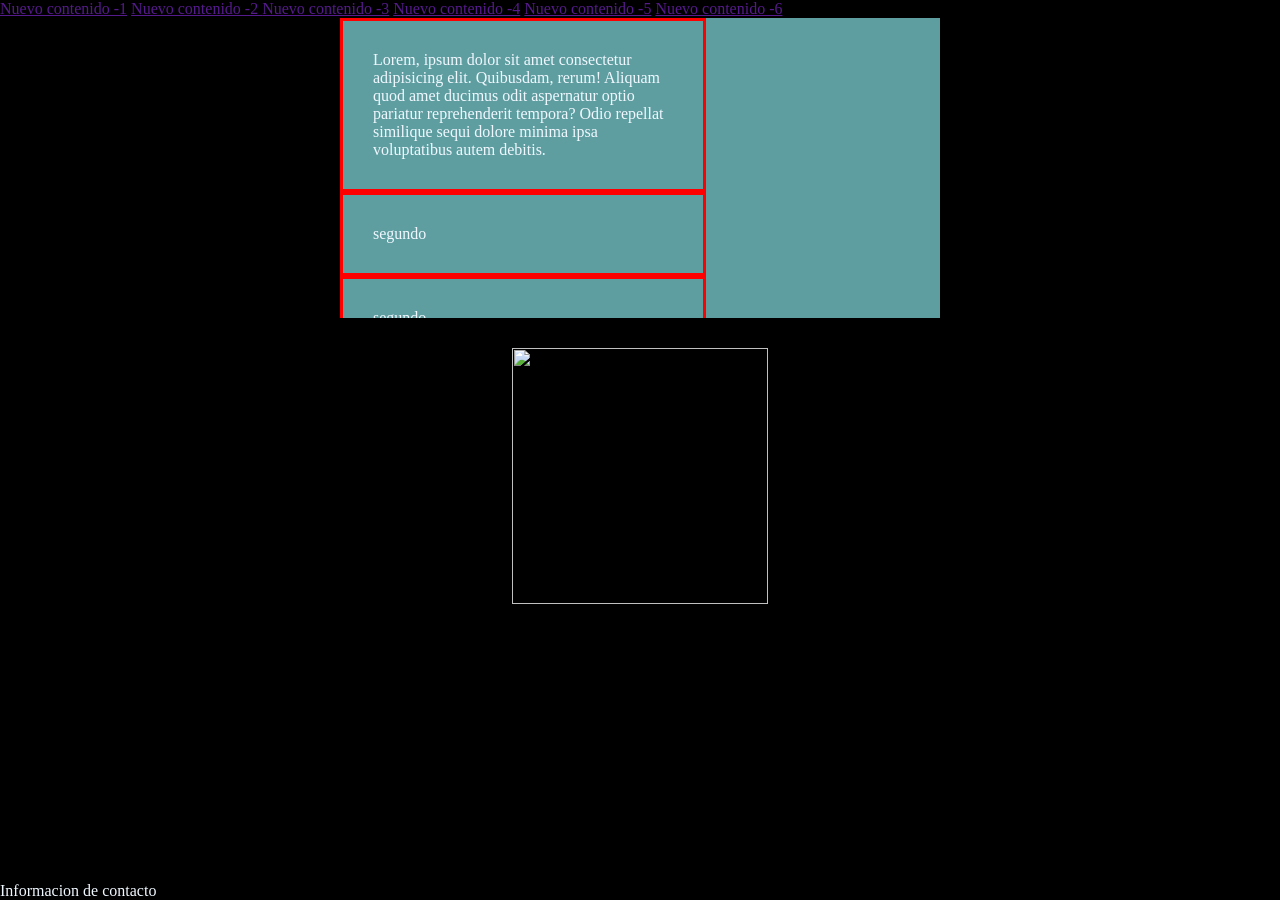
==== index.html @ 82b36604 "carga inicial" ====
<!DOCTYPE html>
<html lang="en">
<head>
    <meta charset="UTF-8">
    <meta name="viewport" content="width=device-width, initial-scale=1.0">
    <title>Pagina responsiva</title>
    <link rel="stylesheet" href="responsive.css">
</head>
<body>
    <nav>
        <a href="">Nuevo contenido -1</a>
        <a href="">Nuevo contenido -2 </a>
        <a href="">Nuevo contenido -3</a>
        <a href="">Nuevo contenido -4</a>
        <a href="">Nuevo contenido -5</a>
        <a href="">Nuevo contenido -6</a>
    </nav>
    <main>
        <div class="formulario">
            <article class="cajaHija">Lorem, ipsum dolor sit amet consectetur adipisicing elit. Quibusdam, rerum! Aliquam quod amet ducimus odit aspernatur optio pariatur reprehenderit tempora? Odio repellat similique sequi dolore minima ipsa voluptatibus autem debitis.</article>
            <article class="cajaHija">segundo</article>
            <article class="cajaHija">segundo</article>
        </div>
        <article class="tarjeta">
            <img src="https://www.stec.com.ar/cdn/shop/files/frontal-premium-x1-rgb.jpg?v=1712256644&width=2048" alt="">
        </article>
    </main>
    <footer>Informacion de contacto</footer>
    
</body>
</html>
---- responsive.css ----
*{
    margin:0;
    padding:0;
    /* box-sizing: border-box; */ /* tamaño = borde,relleno/padding y contenido */
}
body{
    background-color: black;
    color: aliceblue;
    min-height: 100vh;
    display: flex;
    flex-direction: column;
}
main{
    flex: auto;
}
.formulario{
    width: 600px;
    height: 300px;
    background-color: cadetblue;
    margin: 0 auto;
    display: flex;
    flex-wrap: wrap;
    overflow: auto;
}
.cajaHija{
    width: 300px;
    padding: 30px;
    border: 3px solid red;
}

.tarjeta{
    width: 20vw;
    aspect-ratio: 1;
    margin: 30px auto 0;
    overflow: hidden;
    img{
        width: 100%;
        height: 100%;
        object-fit: cover;
        transition: all .3s linear 1s;
    }
    img:hover{
        scale: 1.3;  /* 1=100% */
    }
}




@media (width<1000px){
    body{
        background-color: brown;
    }
}

/* visibility:visible; por defecto
visibility: hidden; transparenta
display:none;       quita renderizado
display: --------   flex,block, inline, grid y sus variantes */
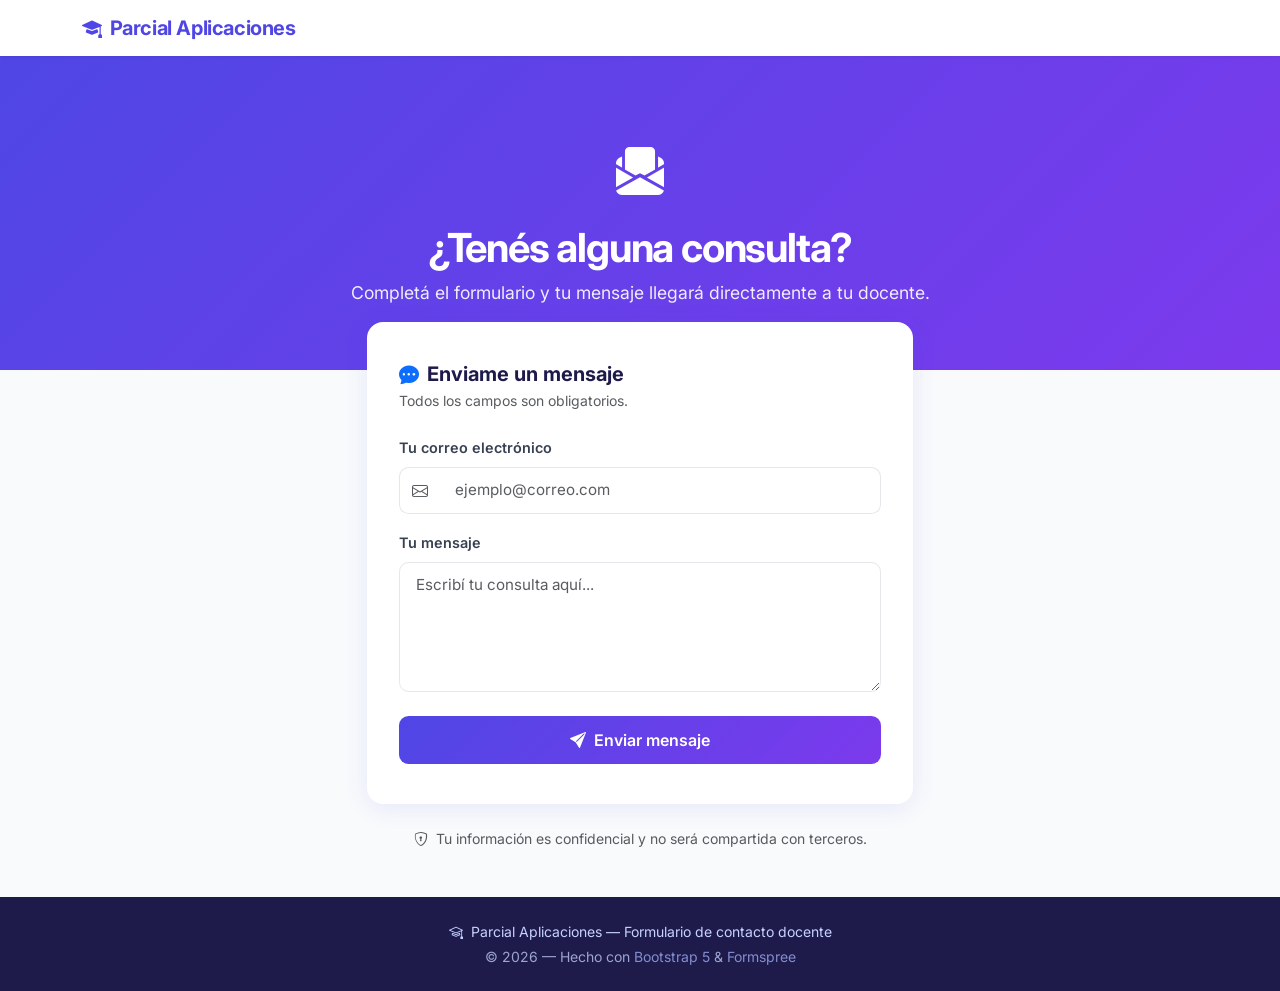
==== commit f55e2d99: "Reemplaza proyecto anterior con formulario de contacto Bootstrap + Formspree" ====
--- a/index.html
+++ b/index.html
@@ -1,31 +1,280 @@
-<!DOCTYPE html>
-<html lang="en">
-<head>
-    <meta charset="UTF-8">
-    <meta name="viewport" content="width=device-width, initial-scale=1.0">
-    <title>Pagina responsiva</title>
-    <link rel="stylesheet" href="responsive.css">
-</head>
-<body>
-    <nav>
-        <a href="">Nuevo contenido -1</a>
-        <a href="">Nuevo contenido -2 </a>
-        <a href="">Nuevo contenido -3</a>
-        <a href="">Nuevo contenido -4</a>
-        <a href="">Nuevo contenido -5</a>
-        <a href="">Nuevo contenido -6</a>
-    </nav>
-    <main>
-        <div class="formulario">
-            <article class="cajaHija">Lorem, ipsum dolor sit amet consectetur adipisicing elit. Quibusdam, rerum! Aliquam quod amet ducimus odit aspernatur optio pariatur reprehenderit tempora? Odio repellat similique sequi dolore minima ipsa voluptatibus autem debitis.</article>
-            <article class="cajaHija">segundo</article>
-            <article class="cajaHija">segundo</article>
-        </div>
-        <article class="tarjeta">
-            <img src="https://www.stec.com.ar/cdn/shop/files/frontal-premium-x1-rgb.jpg?v=1712256644&width=2048" alt="">
-        </article>
-    </main>
-    <footer>Informacion de contacto</footer>
-    
-</body>
+<!DOCTYPE html>
+<html lang="es">
+<head>
+  <meta charset="UTF-8" />
+  <meta name="viewport" content="width=device-width, initial-scale=1.0" />
+  <meta name="description" content="Formulario de contacto para estudiantes. Envíale un mensaje directo a tu docente." />
+  <title>Contacto Docente | Parcial Aplicaciones</title>
+
+  <!-- Bootstrap 5 CSS -->
+  <link
+    rel="stylesheet"
+    href="https://cdn.jsdelivr.net/npm/bootstrap@5.3.3/dist/css/bootstrap.min.css"
+    integrity="sha384-QWTKZyjpPEjISv5WaRU9OFeRpok6YctnYmDr5pNlyT2bRjXh0JMhjY6hW+ALEwIH"
+    crossorigin="anonymous"
+  />
+  <!-- Bootstrap Icons -->
+  <link
+    rel="stylesheet"
+    href="https://cdn.jsdelivr.net/npm/bootstrap-icons@1.11.3/font/bootstrap-icons.min.css"
+  />
+  <!-- Google Fonts -->
+  <link rel="preconnect" href="https://fonts.googleapis.com" />
+  <link rel="preconnect" href="https://fonts.gstatic.com" crossorigin />
+  <link
+    href="https://fonts.googleapis.com/css2?family=Inter:wght@400;500;600;700&display=swap"
+    rel="stylesheet"
+  />
+
+  <style>
+    :root {
+      --primary: #4f46e5;
+      --primary-dark: #4338ca;
+      --primary-light: #eef2ff;
+    }
+
+    body {
+      font-family: 'Inter', sans-serif;
+      background-color: #f8fafc;
+      min-height: 100vh;
+      display: flex;
+      flex-direction: column;
+    }
+
+    /* ── Navbar ── */
+    .navbar {
+      background: #ffffff;
+      box-shadow: 0 1px 4px rgba(0, 0, 0, 0.08);
+    }
+    .navbar-brand {
+      font-weight: 700;
+      color: var(--primary) !important;
+      font-size: 1.25rem;
+      letter-spacing: -0.02em;
+    }
+
+    /* ── Hero ── */
+    .hero {
+      background: linear-gradient(135deg, var(--primary) 0%, #7c3aed 100%);
+      color: #fff;
+      padding: 5rem 0 4rem;
+    }
+    .hero h1 {
+      font-size: 2.5rem;
+      font-weight: 700;
+      letter-spacing: -0.03em;
+    }
+    .hero p {
+      font-size: 1.1rem;
+      opacity: 0.9;
+    }
+    .hero-icon {
+      font-size: 3rem;
+      margin-bottom: 1rem;
+      display: block;
+    }
+
+    /* ── Card ── */
+    .contact-card {
+      background: #ffffff;
+      border: none;
+      border-radius: 1rem;
+      box-shadow: 0 4px 24px rgba(79, 70, 229, 0.10);
+      padding: 2.5rem 2rem;
+      margin-top: -3rem;
+      position: relative;
+      z-index: 10;
+    }
+
+    /* ── Form ── */
+    .form-label {
+      font-weight: 600;
+      font-size: 0.9rem;
+      color: #374151;
+    }
+    .form-control {
+      border-radius: 0.6rem;
+      border: 1.5px solid #e5e7eb;
+      padding: 0.7rem 1rem;
+      font-size: 0.95rem;
+      transition: border-color 0.2s, box-shadow 0.2s;
+    }
+    .form-control:focus {
+      border-color: var(--primary);
+      box-shadow: 0 0 0 3px rgba(79, 70, 229, 0.15);
+    }
+    textarea.form-control {
+      resize: vertical;
+      min-height: 130px;
+    }
+
+    /* ── Button ── */
+    .btn-send {
+      background: linear-gradient(135deg, var(--primary) 0%, #7c3aed 100%);
+      border: none;
+      border-radius: 0.6rem;
+      color: #fff;
+      font-weight: 600;
+      font-size: 1rem;
+      padding: 0.75rem 2rem;
+      transition: opacity 0.2s, transform 0.15s;
+    }
+    .btn-send:hover {
+      opacity: 0.92;
+      transform: translateY(-1px);
+      color: #fff;
+    }
+    .btn-send:active {
+      transform: translateY(0);
+    }
+
+    /* ── Success / Error alerts ── */
+    .alert-dismissible .btn-close { font-size: 0.8rem; }
+
+    /* ── Footer ── */
+    footer {
+      background: #1e1b4b;
+      color: #c7d2fe;
+      font-size: 0.875rem;
+      margin-top: auto;
+    }
+    footer a {
+      color: #a5b4fc;
+      text-decoration: none;
+    }
+    footer a:hover { color: #fff; }
+  </style>
+</head>
+<body>
+
+  <!-- ── Navbar ── -->
+  <nav class="navbar navbar-expand-lg sticky-top">
+    <div class="container">
+      <a class="navbar-brand" href="#">
+        <i class="bi bi-mortarboard-fill me-2"></i>Parcial Aplicaciones
+      </a>
+    </div>
+  </nav>
+
+  <!-- ── Hero ── -->
+  <section class="hero text-center">
+    <div class="container">
+      <span class="hero-icon"><i class="bi bi-envelope-paper-fill"></i></span>
+      <h1>¿Tenés alguna consulta?</h1>
+      <p class="mt-2 mb-0">
+        Completá el formulario y tu mensaje llegará directamente a tu docente.
+      </p>
+    </div>
+  </section>
+
+  <!-- ── Main content ── -->
+  <main class="container pb-5 flex-grow-1">
+    <div class="row justify-content-center">
+      <div class="col-12 col-md-8 col-lg-6">
+
+        <!-- Alert zona (se muestra tras submit) -->
+        <div id="form-success" class="alert alert-success alert-dismissible fade mt-4" role="alert" style="display:none !important;">
+          <i class="bi bi-check-circle-fill me-2"></i>
+          <strong>¡Mensaje enviado!</strong> Te responderé a la brevedad.
+          <button type="button" class="btn-close" data-bs-dismiss="alert" aria-label="Cerrar"></button>
+        </div>
+
+        <!-- Card del formulario -->
+        <div class="contact-card">
+          <h2 class="fs-5 fw-700 mb-1" style="font-weight:700; color:#1e1b4b;">
+            <i class="bi bi-chat-dots-fill me-2 text-primary"></i>Enviame un mensaje
+          </h2>
+          <p class="text-muted small mb-4">Todos los campos son obligatorios.</p>
+
+          <form
+            id="contact-form"
+            action="https://formspree.io/f/xeevwapo"
+            method="POST"
+          >
+            <!-- Email -->
+            <div class="mb-3">
+              <label for="email" class="form-label">Tu correo electrónico</label>
+              <div class="input-group">
+                <span class="input-group-text bg-white border-end-0" style="border-radius:0.6rem 0 0 0.6rem; border:1.5px solid #e5e7eb;">
+                  <i class="bi bi-envelope text-muted"></i>
+                </span>
+                <input
+                  type="email"
+                  id="email"
+                  name="email"
+                  class="form-control border-start-0"
+                  placeholder="ejemplo@correo.com"
+                  style="border-radius:0 0.6rem 0.6rem 0;"
+                  required
+                />
+              </div>
+            </div>
+
+            <!-- Mensaje -->
+            <div class="mb-4">
+              <label for="message" class="form-label">Tu mensaje</label>
+              <textarea
+                id="message"
+                name="message"
+                class="form-control"
+                placeholder="Escribí tu consulta aquí..."
+                required
+              ></textarea>
+            </div>
+
+            <!-- Submit -->
+            <div class="d-grid">
+              <button type="submit" class="btn btn-send" id="submit-btn">
+                <i class="bi bi-send-fill me-2"></i>Enviar mensaje
+              </button>
+            </div>
+          </form>
+        </div>
+
+        <!-- Info extra -->
+        <div class="text-center mt-4 text-muted small">
+          <i class="bi bi-shield-lock me-1"></i>
+          Tu información es confidencial y no será compartida con terceros.
+        </div>
+
+      </div>
+    </div>
+  </main>
+
+  <!-- ── Footer ── -->
+  <footer class="py-4">
+    <div class="container text-center">
+      <p class="mb-1">
+        <i class="bi bi-mortarboard me-1"></i>
+        Parcial Aplicaciones &mdash; Formulario de contacto docente
+      </p>
+      <p class="mb-0 opacity-75">
+        &copy; <span id="year"></span> &mdash; Hecho con
+        <a href="https://getbootstrap.com" target="_blank" rel="noopener">Bootstrap 5</a>
+        &amp; <a href="https://formspree.io" target="_blank" rel="noopener">Formspree</a>
+      </p>
+    </div>
+  </footer>
+
+  <!-- Bootstrap 5 JS -->
+  <script
+    src="https://cdn.jsdelivr.net/npm/bootstrap@5.3.3/dist/js/bootstrap.bundle.min.js"
+    integrity="sha384-YvpcrYf0tY3lHB60NNkmXc4s9bIOgUxi8T/jzmEbvH/X/RP5q2/XMGjEhXZzHr"
+    crossorigin="anonymous"
+  ></script>
+
+  <script>
+    // Año dinámico en el footer
+    document.getElementById('year').textContent = new Date().getFullYear();
+
+    // Feedback visual mientras envía
+    const form = document.getElementById('contact-form');
+    const btn  = document.getElementById('submit-btn');
+
+    form.addEventListener('submit', function () {
+      btn.disabled = true;
+      btn.innerHTML = '<span class="spinner-border spinner-border-sm me-2" role="status"></span>Enviando...';
+    });
+  </script>
+</body>
 </html>
